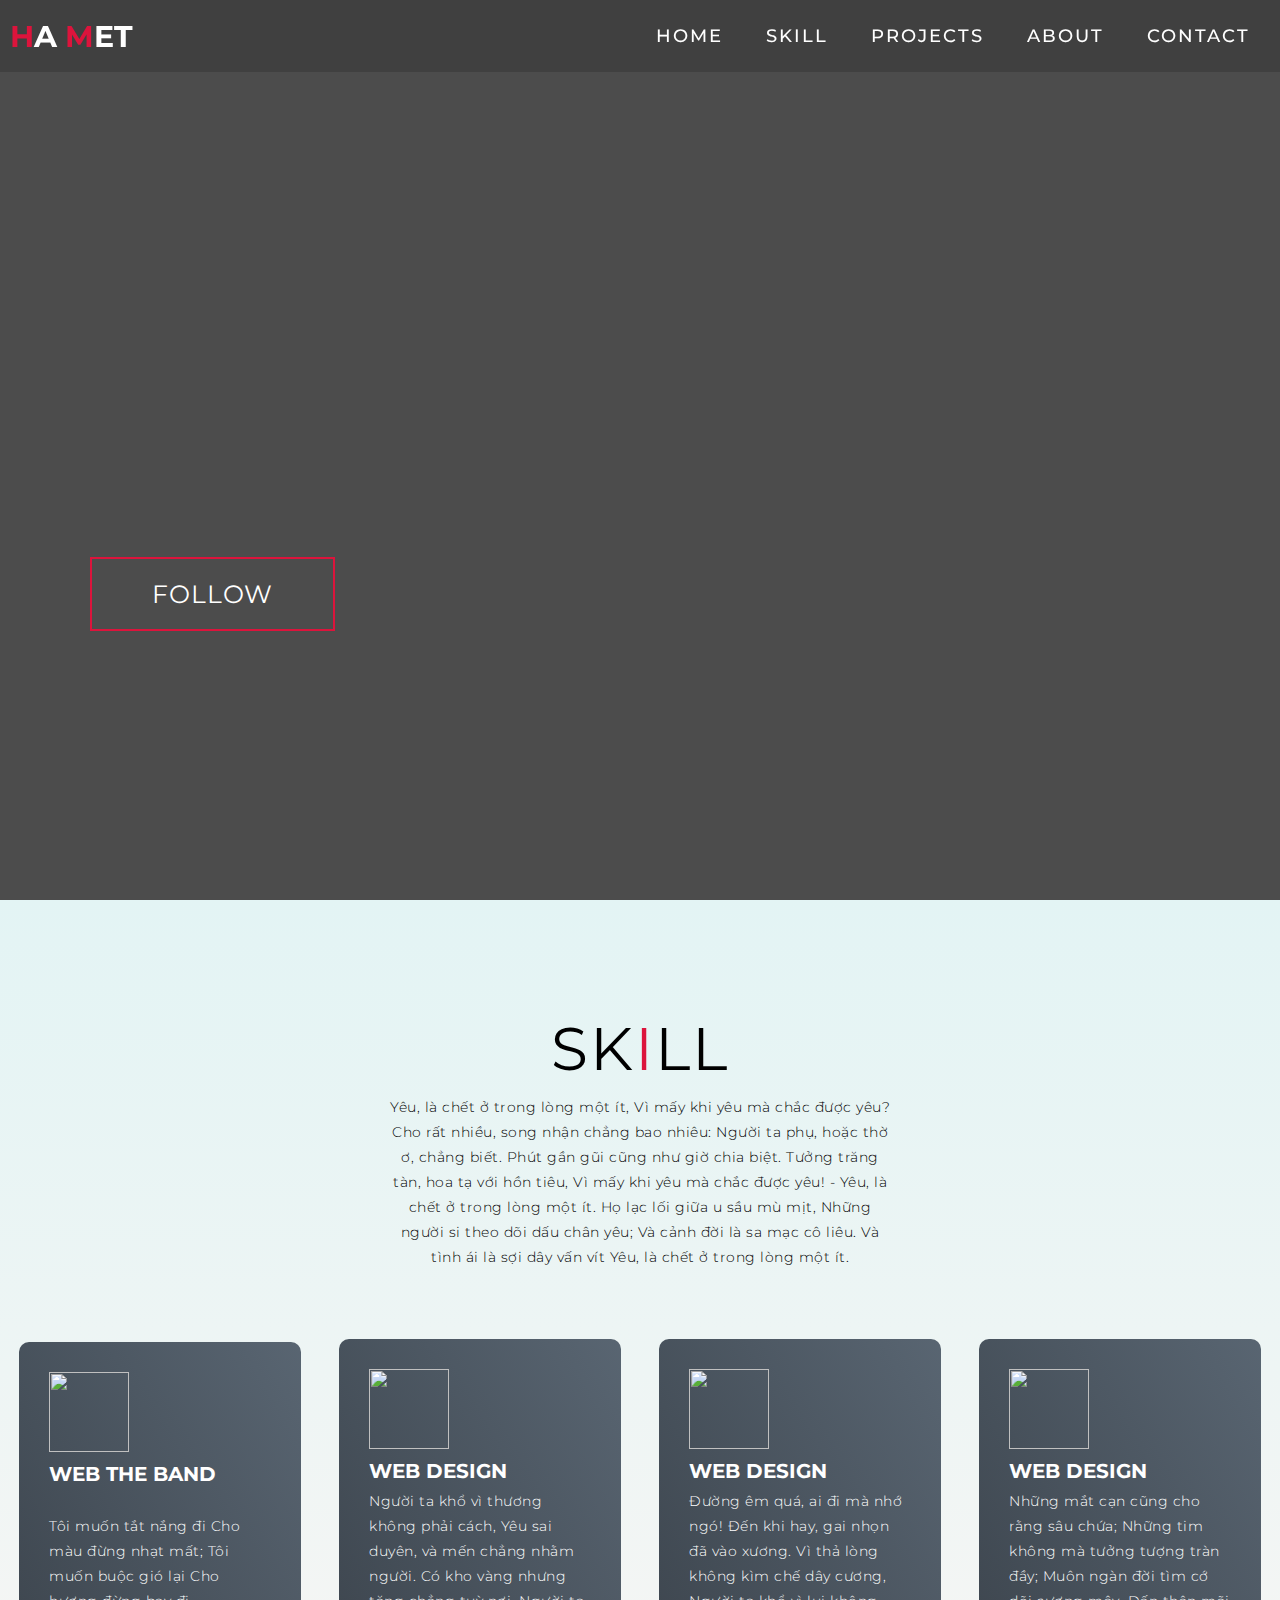
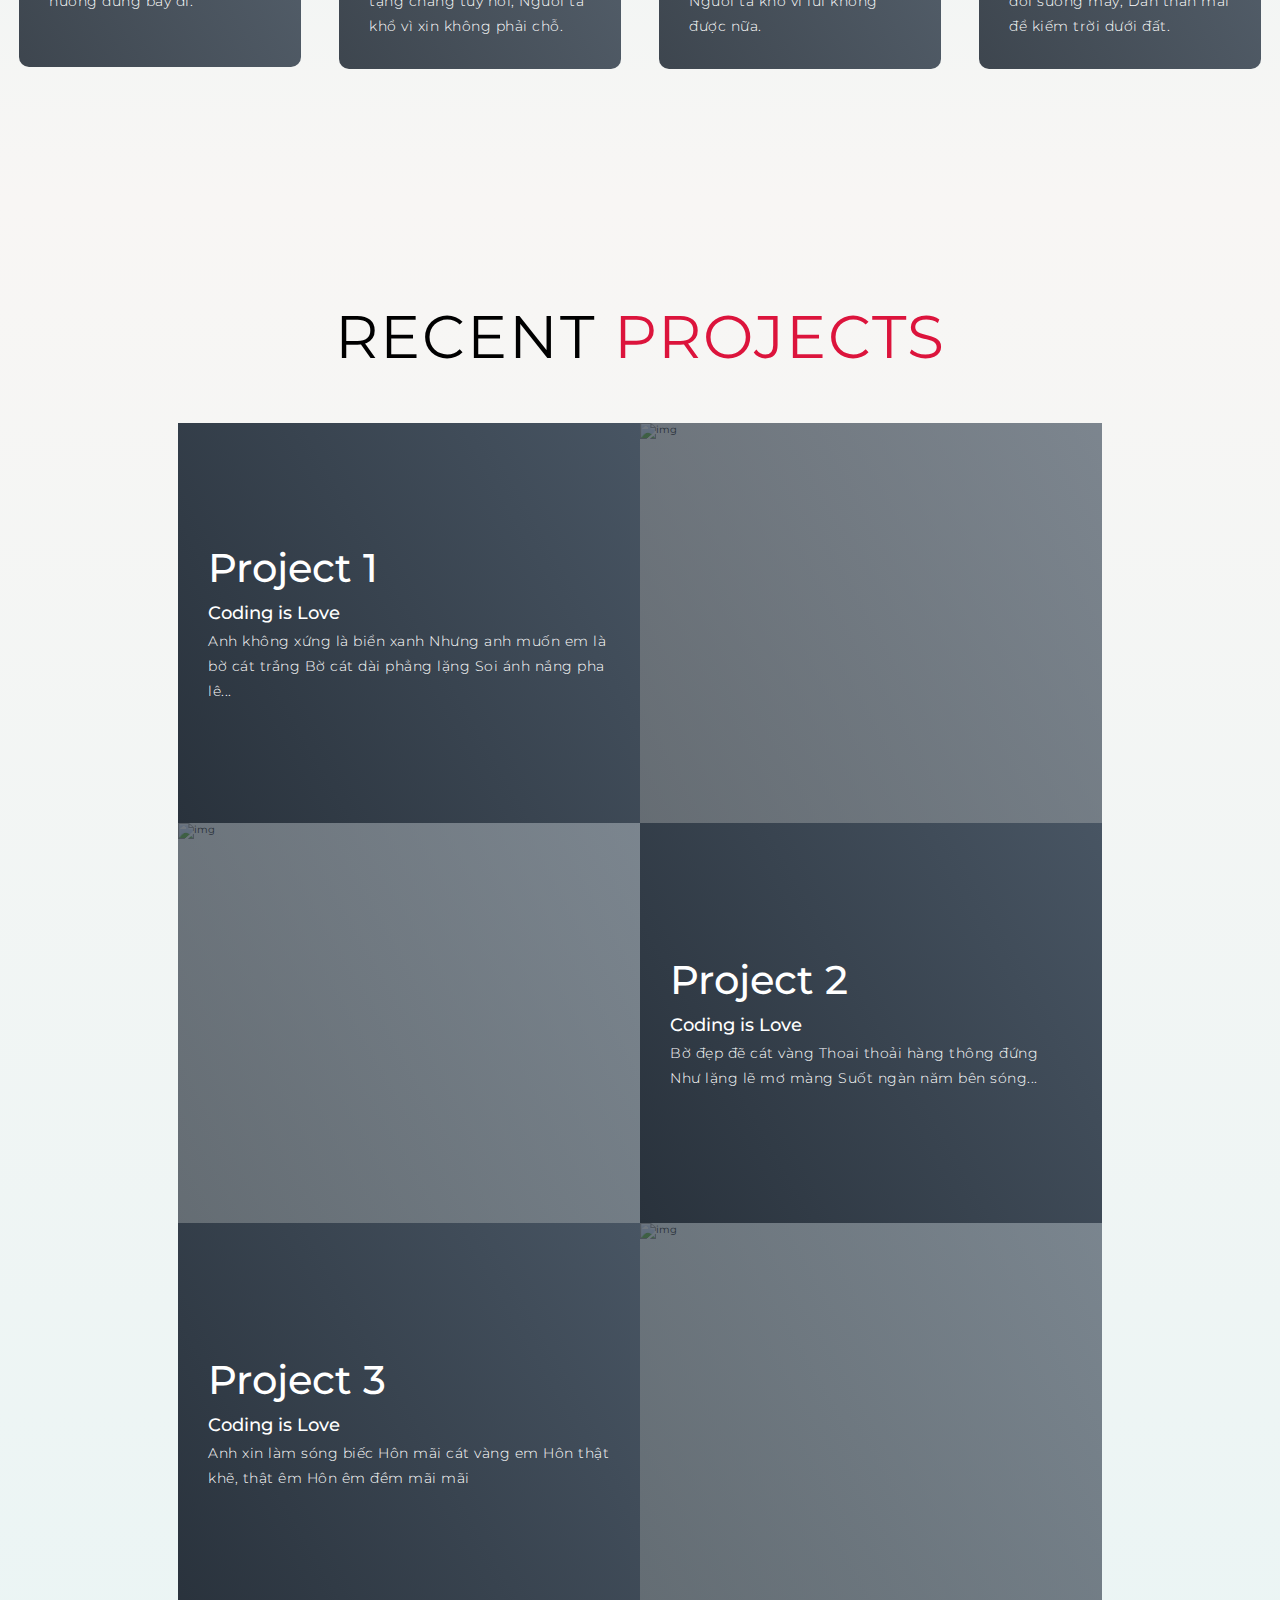
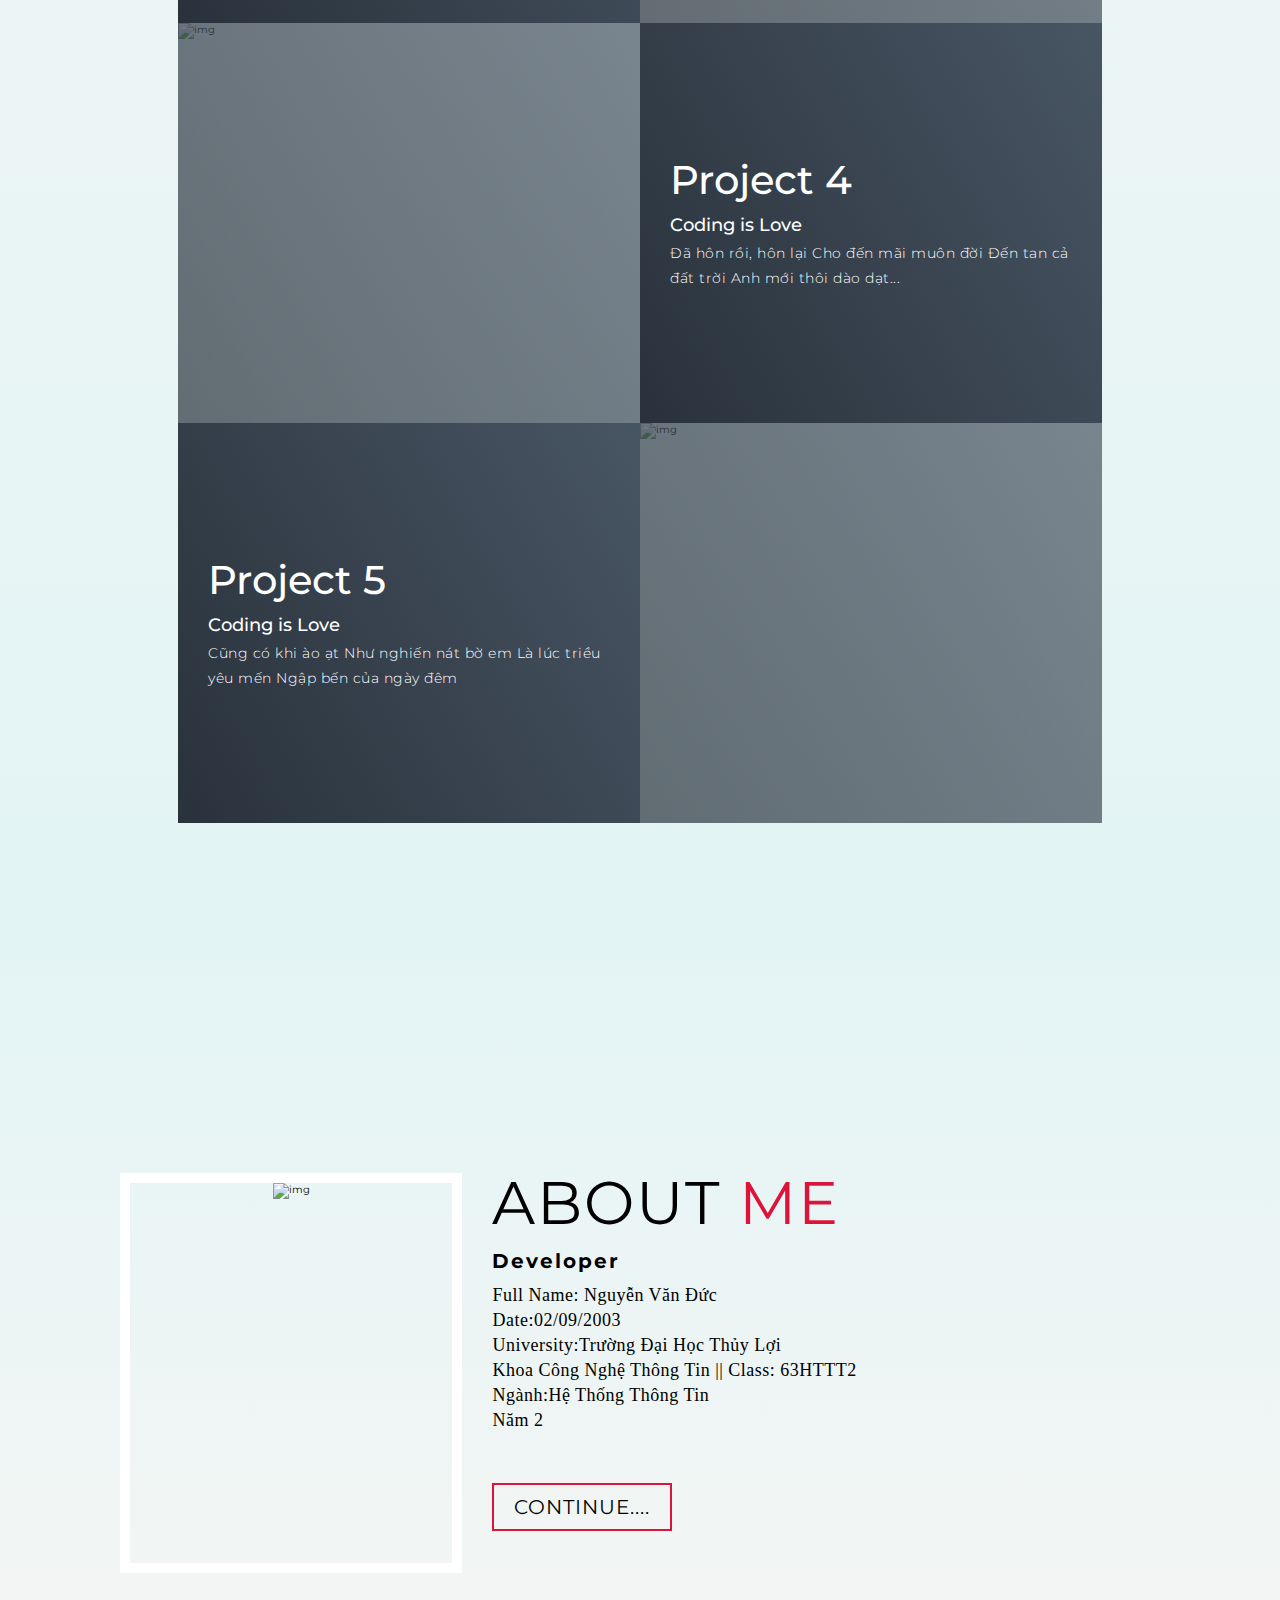
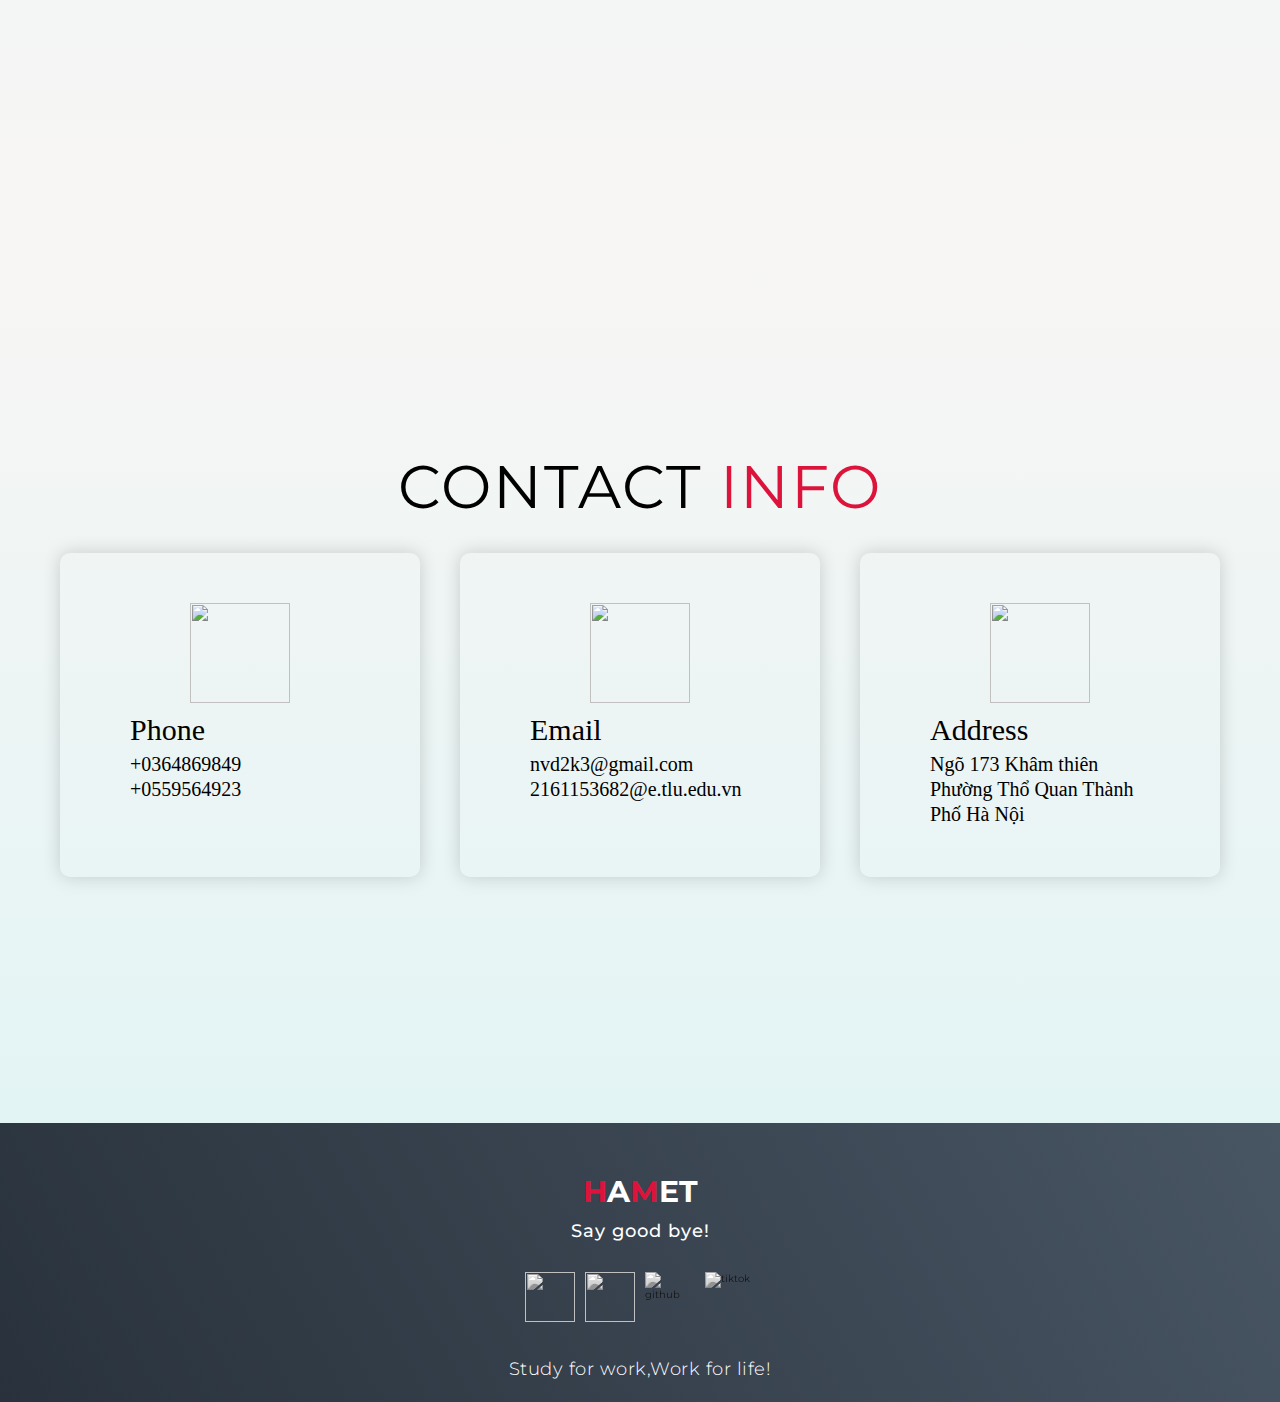
==== index.html @ 4cebe275 "21-5-2023 complete my website" ====
<!DOCTYPE html>
<html lang="en">

<head>
  <meta charset="UTF-8">
  <meta name="viewport" content="width=device-width, initial-scale=1.0">
  <link rel="icon" href="./IMG/profile.png" type="image/x-icon" />
  <link rel="stylesheet" href="style.css">
  <title>My Website</title>
</head>

<body>
  <!-- Header -->
  <section id="header">
    <div class="header container">
      <div class="nav-bar">
        <div class="brand">
          <a href="#hero">
            <h1><span>H</span>a <span>M</span>et</h1>
          </a>
        </div>
        <div class="nav-list">
          <div class="hamburger">
            <div class="bar"></div>
          </div>
          <ul>
            <li><a href="#hero" data-after="Home">Home</a></li>
            <li><a href="#services" data-after="Service">Skill</a></li>
            <li><a href="#projects" data-after="Projects">Projects</a></li>
            <li><a href="#about" data-after="About">About</a></li>
            <li><a href="#contact" data-after="Contact">Contact</a></li>
          </ul>
        </div>
      </div>
    </div>
  </section>
  <!-- End Header -->


  <!-- Hero Section  -->
  <section id="hero">
    <div class="hero container">
      <div>
        <h1>Hello, <span></span></h1>
        <h1>My Name is <span></span></h1>
        <h1>Đức <span></span></h1>
        <a href="#projects" type="button" class="cta">FOLLOW</a>
      </div>
    </div>
  </section>
  <!-- End Hero Section  -->

  <!-- Service Section -->
  <section id="services">
    <div class="services container">
      <div class="service-top">
        <h1 class="section-title">Sk<span>i</span>ll</h1>
        <p>Yêu, là chết ở trong lòng một ít,
          Vì mấy khi yêu mà chắc được yêu?
          Cho rất nhiều, song nhận chẳng bao nhiêu:
          Người ta phụ, hoặc thờ ơ, chẳng biết.
          
          Phút gần gũi cũng như giờ chia biệt.
          Tưởng trăng tàn, hoa tạ với hồn tiêu,
          Vì mấy khi yêu mà chắc được yêu!
          - Yêu, là chết ở trong lòng một ít.
          
          Họ lạc lối giữa u sầu mù mịt,
          Những người si theo dõi dấu chân yêu;
          Và cảnh đời là sa mạc cô liêu.
          Và tình ái là sợi dây vấn vít
          Yêu, là chết ở trong lòng một ít.</p>
      </div>
      <div class="service-bottom">
        <div class="service-item">
          <div class="icon"><img src="https://img.icons8.com/bubbles/100/000000/services.png" /></div>
          <h2>Web the band</h2>
          <p>Tôi muốn tắt nắng đi
            Cho màu đừng nhạt mất;
            Tôi muốn buộc gió lại
            Cho hương đừng bay đi.</p>
        </div>
        <div class="service-item">
          <div class="icon"><img src="https://img.icons8.com/bubbles/100/000000/services.png" /></div>
          <h2>Web Design</h2>
          <p>Người ta khổ vì thương không phải cách,
            Yêu sai duyên, và mến chẳng nhằm người.
            Có kho vàng nhưng tặng chẳng tuỳ nơi,
            Người ta khổ vì xin không phải chỗ.</p>
        </div>
        <div class="service-item">
          <div class="icon"><img src="https://img.icons8.com/bubbles/100/000000/services.png" /></div>
          <h2>Web Design</h2>
          <p>Đường êm quá, ai đi mà nhớ ngó!
            Đến khi hay, gai nhọn đã vào xương.
            Vì thả lòng không kìm chế dây cương,
            Người ta khổ vì lui không được nữa.</p>
        </div>
        <div class="service-item">
          <div class="icon"><img src="https://img.icons8.com/bubbles/100/000000/services.png" /></div>
          <h2>Web Design</h2>
          <p>Những mắt cạn cũng cho rằng sâu chứa;
            Những tim không mà tưởng tượng tràn đầy;
            Muôn ngàn đời tìm cớ dõi sương mây,
            Dấn thân mãi để kiếm trời dưới đất.</p>
        </div>
      </div>
    </div>
  </section>
  <!-- End Service Section -->

  <!-- Projects Section -->
  <section id="projects">
    <div class="projects container">
      <div class="projects-header">
        <h1 class="section-title">Recent <span>Projects</span></h1>
      </div>
      <div class="all-projects">
        <div class="project-item">
          <div class="project-info">
            <h1>Project 1</h1>
            <h2>Coding is Love</h2>
            <p>Anh không xứng là biển xanh
              Nhưng anh muốn em là bờ cát trắng
              Bờ cát dài phẳng lặng
              Soi ánh nắng pha lê...</p>
          </div>
          <div class="project-img">
            <img src="./img/img-1.png" alt="img">
          </div>
        </div>
        <div class="project-item">
          <div class="project-info">
            <h1>Project 2</h1>
            <h2>Coding is Love</h2>
            <p>Bờ đẹp đẽ cát vàng
              Thoai thoải hàng thông đứng
              Như lặng lẽ mơ màng
              Suốt ngàn năm bên sóng...</p>
          </div>
          <div class="project-img">
            <img src="./img/img-1.png" alt="img">
          </div>
        </div>
        <div class="project-item">
          <div class="project-info">
            <h1>Project 3</h1>
            <h2>Coding is Love</h2>
            <p>Anh xin làm sóng biếc
              Hôn mãi cát vàng em
              Hôn thật khẽ, thật êm
              Hôn êm đềm mãi mãi</p>
          </div>
          <div class="project-img">
            <img src="./img/img-1.png" alt="img">
          </div>
        </div>
        <div class="project-item">
          <div class="project-info">
            <h1>Project 4</h1>
            <h2>Coding is Love</h2>
            <p>Đã hôn rồi, hôn lại
              Cho đến mãi muôn đời
              Đến tan cả đất trời
              Anh mới thôi dào dạt...</p>
          </div>
          <div class="project-img">
            <img src="./img/img-1.png" alt="img">
          </div>
        </div>
        <div class="project-item">
          <div class="project-info">
            <h1>Project 5</h1>
            <h2>Coding is Love</h2>
            <p>Cũng có khi ào ạt
              Như nghiến nát bờ em
              Là lúc triều yêu mến
              Ngập bến của ngày đêm</p>
          </div>
          <div class="project-img">
            <img src="./img/img-1.png" alt="img">
          </div>
        </div>
      </div>
    </div>
  </section>
  <!-- End Projects Section -->

  <!-- About Section -->
  <section id="about">
    <div class="about container">
      <div class="col-left">
        <div class="about-img">
          <img src="./img/anhavat.jpg" alt="img">
        </div>
      </div>
      <div class="col-right">
        <h1 class="section-title">About <span>me</span></h1>
        <h2>Developer</h2>
        <p>Full Name: Nguyễn Văn Đức 
          <br>
          Date:02/09/2003
          <br>
          University:Trường Đại Học Thủy Lợi 
          <br>
          Khoa Công Nghệ Thông Tin || Class: 63HTTT2
          <br>
          Ngành:Hệ Thống Thông Tin
          <br>
          Năm 2
          <br>

        </p>
        <a href="#" class="cta">Continue....</a>
      </div>
    </div>
  </section>
  <!-- End About Section -->

  <!-- Contact Section -->
  <section id="contact">
    <div class="contact container">
      <div>
        <h1 class="section-title">Contact <span>info</span></h1>
      </div>
      <div class="contact-items">
        <div class="contact-item">
          <div class="icon"><img src="https://img.icons8.com/bubbles/100/000000/phone.png" /></div>
          <div class="contact-info">
            <h1>Phone</h1>
            <h2>+0364869849</h2>
            <h2>+0559564923</h2>
          </div>
        </div>
        <div class="contact-item">
          <div class="icon"><img src="https://img.icons8.com/bubbles/100/000000/new-post.png" /></div>
          <div class="contact-info">
            <h1>Email</h1>
            <h2>nvd2k3@gmail.com</h2>
            <h2>2161153682@e.tlu.edu.vn</h2>
          </div>
        </div>
        <div class="contact-item">
          <div class="icon"><img src="https://img.icons8.com/bubbles/100/000000/map-marker.png" /></div>
          <div class="contact-info">
            <h1>Address</h1>
            <h2>Ngõ 173 Khâm thiên 
              <br> Phường Thổ Quan Thành 
              <br> Phố Hà Nội</h2>
          </div>
        </div>
      </div>
    </div>
  </section>
  <!-- End Contact Section -->

  <!-- Footer -->
  <section id="footer">
    <div class="footer container">
      <div class="brand">
        <h1><span>H</span>a<span>M</span>et</h1>
      </div>
      <h2>Say good bye!</h2>
      <div class="social-icon">
        <div class="social-item">
          <a href="https://www.facebook.com/hhhjjj2333" target="_blank"><img src="https://img.icons8.com/bubbles/100/000000/facebook-new.png" /></a>
        </div>
        <div class="social-item">
          <a href="https://www.instagram.com/vanduc200/" target="_blank"><img src="https://img.icons8.com/bubbles/100/000000/instagram-new.png" /></a>
        </div>
        <div class="social-item">
          <a href="https://github.com/vanductlu"><img src="https://img.icons8.com/clouds/100/github.png" alt="github" /></a>
        </div>
        <div class="social-item">
          <a href="https://www.tiktok.com/@nguyenvanduc76"><img src="https://img.icons8.com/bubbles/50/tiktok.png" alt="tiktok" /></a>
        </div>
      </div>
      <p>Study for work,Work for life!</p>
    </div>
  </section>
  <!-- End Footer -->
  <script src="./app.js"></script>
</body>

</html>
---- style.css ----
@import 'https://fonts.googleapis.com/css?family=Montserrat:300, 400, 700&display=swap';
* {
	padding: 0;
	margin: 0;
	box-sizing: border-box;
}
html {
	font-size: 10px;
	font-family: 'Montserrat', sans-serif;
	scroll-behavior: smooth;
}
a {
	text-decoration: none;
}
.container {
	min-height: 100vh;
	width: 100%;
	display: flex;
	align-items: center;
	justify-content: center;
}
img {
	height: 100%;
	width: 100%;
	object-fit: cover;
}
p {
	color: black;
	font-size: 1.4rem;
	margin-top: 5px;
	line-height: 2.5rem;
	font-weight: 300;
	letter-spacing: 0.05rem;
}
.section-title {
	font-size: 4rem;
	font-weight: 400;
	color: black;
	margin-bottom: 10px;
	text-transform: uppercase;
	letter-spacing: 0.2rem;
	text-align: center;
}
.section-title span {
	color: crimson;
}

.cta {
	display: inline-block;
	padding: 10px 30px;
	color: white;
	background-color: transparent;
	border: 2px solid crimson;
	font-size: 2rem;
	text-transform: uppercase;
	letter-spacing: 0.1rem;
	margin-top: 30px;
	transition: 0.3s ease;
	transition-property: background-color, color;
}
.cta:hover {
	color: white;
	background-color: crimson;
}
.brand h1 {
	font-size: 3rem;
	text-transform: uppercase;
	color: white;
}
.brand h1 span {
	color: crimson;
}

/* Header section */
#header {
	position: fixed;
	z-index: 1000;
	left: 0;
	top: 0;
	width: 100vw;
	height: auto;
}
#header .header {
	min-height: 8vh;
	background-color: rgba(31, 30, 30, 0.24);
	transition: 0.3s ease background-color;
}
#header .nav-bar {
	display: flex;
	align-items: center;
	justify-content: space-between;
	width: 100%;
	height: 100%;
	max-width: 1300px;
	padding: 0 10px;
}
#header .nav-list ul {
	list-style: none;
	position: absolute;
	background-color: rgb(31, 30, 30);
	width: 100vw;
	height: 100vh;
	left: 100%;
	top: 0;
	display: flex;
	flex-direction: column;
	justify-content: center;
	align-items: center;
	z-index: 1;
	overflow-x: hidden;
	transition: 0.5s ease left;
}
#header .nav-list ul.active {
	left: 0%;
}
#header .nav-list ul a {
	font-size: 2.5rem;
	font-weight: 500;
	letter-spacing: 0.2rem;
	text-decoration: none;
	color: white;
	text-transform: uppercase;
	padding: 20px;
	display: block;
}
#header .nav-list ul a::after {
	content: attr(data-after);
	position: absolute;
	top: 50%;
	left: 50%;
	transform: translate(-50%, -50%) scale(0);
	color: rgba(240, 248, 255, 0.021);
	font-size: 13rem;
	letter-spacing: 50px;
	z-index: -1;
	transition: 0.3s ease letter-spacing;
}
#header .nav-list ul li:hover a::after {
	transform: translate(-50%, -50%) scale(1);
	letter-spacing: initial;
}
#header .nav-list ul li:hover a {
	color: crimson;
}
#header .hamburger {
	height: 60px;
	width: 60px;
	display: inline-block;
	border: 3px solid white;
	border-radius: 50%;
	position: relative;
	display: flex;
	align-items: center;
	justify-content: center;
	z-index: 100;
	cursor: pointer;
	transform: scale(0.8);
	margin-right: 20px;
}
#header .hamburger:after {
	position: absolute;
	content: '';
	height: 100%;
	width: 100%;
	border-radius: 50%;
	border: 3px solid white;
	animation: hamburger_puls 1s ease infinite;
}
#header .hamburger .bar {
	height: 2px;
	width: 30px;
	position: relative;
	background-color: white;
	z-index: -1;
}
#header .hamburger .bar::after,
#header .hamburger .bar::before {
	content: '';
	position: absolute;
	height: 100%;
	width: 100%;
	left: 0;
	background-color: white;
	transition: 0.3s ease;
	transition-property: top, bottom;
}
#header .hamburger .bar::after {
	top: 8px;
}
#header .hamburger .bar::before {
	bottom: 8px;
}
#header .hamburger.active .bar::before {
	bottom: 0;
}
#header .hamburger.active .bar::after {
	top: 0;
}
/* End Header section */

/* Hero Section */
#hero {
	background-image: url(./img/anhslider.JPG);
	background-size: cover;
	background-position: top center;
	position: relative;
	z-index: 1;
}
#hero::after {
	content: '';
	position: absolute;
	left: 0;
	top: 0;
	height: 100%;
	width: 100%;
	background-color: black;
	opacity: 0.7;
	z-index: -1;
}
#hero .hero {
	max-width: 1200px;
	margin: 0 auto;
	padding: 0 50px;
	justify-content: flex-start;
}
#hero h1 {
	display: block;
	width: fit-content;
	font-size: 4rem;
	position: relative;
	color: transparent;
	animation: text_reveal 0.5s ease forwards;
	animation-delay: 1s;
}
#hero h1:nth-child(1) {
	animation-delay: 1s;
}
#hero h1:nth-child(2) {
	animation-delay: 2s;
}
#hero h1:nth-child(3) {
	animation: text_reveal_name 0.5s ease forwards;
	animation-delay: 3s;
}
#hero h1 span {
	position: absolute;
	top: 0;
	left: 0;
	height: 100%;
	width: 0;
	background-color: crimson;
	animation: text_reveal_box 1s ease;
	animation-delay: 0.5s;
}
#hero h1:nth-child(1) span {
	animation-delay: 0.5s;
}
#hero h1:nth-child(2) span {
	animation-delay: 1.5s;
}
#hero h1:nth-child(3) span {
	animation-delay: 2.5s;
}

/* End Hero Section */

/* Services Section */
#services
{
	background-image: linear-gradient(to bottom,rgb(227, 244, 244) ,rgb(248, 246, 244) );
	background-position: center;
}
#services .services {
	flex-direction: column;
	text-align: center;
	max-width: 1500px;
	margin: 0 auto;
	padding: 100px 0;
}
#services .service-top {
	max-width: 500px;
	margin: 0 auto;
}
#services .service-bottom {
	display: flex;
	align-items: center;
	justify-content: center;
	flex-wrap: wrap;
	margin-top: 50px;
}
#services .service-item {
	flex-basis: 80%;
	display: flex;
	align-items: flex-start;
	justify-content: center;
	flex-direction: column;
	padding: 30px;
	border-radius: 10px;
	margin: 10px 5%;
	position: relative;
	z-index: 1;
	overflow: hidden;
	min-height: 325px;
}
#services .service-item:nth-child(1)
{	
	flex-basis: 100%;
	background-image: url(./img/webdesigner1.jpg);
	background-size: cover;
}
#services .service-item::after {
	content: '';
	position: absolute;
	left: 0;
	top: 0;
	height: 100%;
	width: 100%;
	background-image: linear-gradient(60deg, #29323c 0%, #485563 100%);
	opacity: 0.9;
	z-index: -1;
}
#services .service-bottom .icon {
	height: 80px;
	width: 80px;
	position: absolute;
	top: 30px;
}
#services .service-bottom h2
{
	position: absolute;
	top:120px
}
#services .service-bottom p
{
	margin-top: 120px;
}
#services .service-item h2 {
	font-size: 2rem;
	color: white;
	margin-bottom: 10px;
	text-transform: uppercase;
}
#services .service-item p {
	color: white;
	text-align: left;
}
/* End Services Section */

/* Projects section */
#projects
{
	background-image: linear-gradient(to top,rgb(227, 244, 244) ,rgb(248, 246, 244) );
	background-position: center;
}
#projects .projects {
	flex-direction: column;
	max-width: 1200px;
	margin: 0 auto;
	padding: 100px 0;
}
#projects .projects-header h1 {
	margin-bottom: 50px;
}
#projects .all-projects {
	display: flex;
	align-items: center;
	justify-content: center;
	flex-direction: column;
}
#projects .project-item {
	display: flex;
	align-items: center;
	justify-content: center;
	flex-direction: column;
	width: 80%;
	margin: 20px auto;
	overflow: hidden;
	border-radius: 10px;
}
#projects .project-info {
	padding: 30px;
	flex-basis: 50%;
	height: 100%;
	display: flex;
	align-items: flex-start;
	justify-content: center;
	flex-direction: column;
	background-image: linear-gradient(60deg, #29323c 0%, #485563 100%);
	color: white;
}
#projects .project-info h1 {
	font-size: 4rem;
	font-weight: 500;
}
#projects .project-info h2 {
	font-size: 1.8rem;
	font-weight: 500;
	margin-top: 10px;
}
#projects .project-info p {
	color: white;
}
#projects .project-img {
	flex-basis: 50%;
	height: 300px;
	overflow: hidden;
	position: relative;
}
#projects .project-img:after {
	content: '';
	position: absolute;
	left: 0;
	top: 0;
	height: 100%;
	width: 100%;
	background-image: linear-gradient(60deg, #29323c 0%, #485563 100%);
	opacity: 0.7;
}
#projects .project-img img {
	transition: 0.3s ease transform;
}
#projects .project-item:hover .project-img img {
	transform: scale(1.1);
}
/* End Projects section */

/* About Section */
#about
{
	background-image: linear-gradient(to bottom,rgb(227, 244, 244) ,rgb(248, 246, 244) );
	background-position: center;
}
#about .about {
	flex-direction: column-reverse;
	text-align: center;
	max-width: 1200px;
	margin: 0 auto;
	padding: 100px 20px;
}
#about .col-left {
	width: 250px;
	height: 360px;
}
#about .col-right {
	width: 100%;
}
#about .col-right h2 {
	font-size: 2rem;
	font-weight: 700;
	letter-spacing: 0.2rem;
	margin-bottom: 10px;

}
#about .col-right p {
	font-size: 18px;
	font-family: 'Times New Roman', Times, serif;
	margin-bottom: 20px;
}
#about .col-right .cta {
	color: black;
	margin-bottom: 50px;
	padding: 10px 20px;
	font-size: 2rem;
}
#about .col-left .about-img {
	height: 100%;
	width: 100%;
	position: relative;
	border: 10px solid white;
}
#about .col-left .about-img::after {
	content: '';
	position: absolute;
	left: -33px;
	top: 19px;
	height: 98%;
	width: 98%;
	border: 7px solid crimson;
	z-index: -1;
}
/* End About Section */

/* contact Section */
#contact
{
	background-image: linear-gradient(to top,rgb(227, 244, 244) ,rgb(248, 246, 244) );
	background-position: center;
}
#contact .contact
{
    flex-direction: column;
    max-width: 1200px;
    margin: 0 auto;
}

#contact .contact-items
{
    width: 400px;
}
#contact .contact-item
{
    width: 100%;
    padding: 50px;
    text-align: center;
    border-radius: 10px;
    margin: 30px;
    justify-content: center;
    align-items: center;
    box-shadow: 0 0 18px 0 #0000002c;
    flex-direction: column;
    transition: .3s ease box-shadow;
}
#contact .contact-item:hover
{
    box-shadow: 0 0 5px 0 #0000002c;
}
#contact .icon
{
    width: 70px;
    margin: 0 auto;
    margin-bottom: 10px;
}
#contact .contact-info h1
{	
	font-family: Cambria, Cochin, Georgia, Times, 'Times New Roman', serif;
    font-size: 3rem;
    font-weight:500;
    margin-bottom: 5px;
}
#contact .contact-info h2
{	
	font-family: 'Times New Roman', Times, serif;
    font-size: 2rem;
    line-height: 2.5rem;
    font-weight: 300;
	white-space: nowrap;
}
/*End contact Section */

/* Footer */
#footer {
	background-image: linear-gradient(60deg, #29323c 0%, #485563 100%);
}
#footer .footer {
	min-height: 200px;
	flex-direction: column;
	padding-top: 50px;
	padding-bottom: 10px;
}
#footer h2 {
	color: white;
	font-weight: 500;
	font-size: 1.8rem;
	letter-spacing: 0.1rem;
	margin-top: 10px;
	margin-bottom: 10px;
}
#footer .social-icon {
	display: flex;
	margin-bottom: 30px;
}
#footer .social-item {
	height: 50px;
	width: 50px;
	margin: 0 5px;
	margin-top: 2rem;
}
#footer .social-item img {
	filter: grayscale(1);
	transition: 0.3s ease filter;
}
#footer .social-item:hover img {
	filter: grayscale(0);
}
#footer p {
	color: white;
	font-size: 1.8rem;
	padding-bottom: 1rem;
}
/* End Footer */

/* Keyframes */
@keyframes hamburger_puls {
	0% {
		opacity: 1;
		transform: scale(1);
	}
	100% {
		opacity: 0;
		transform: scale(1.4);
	}
}
@keyframes text_reveal_box {
	50% {
		width: 100%;
		left: 0;
	}
	100% {
		width: 0;
		left: 100%;
	}
}
@keyframes text_reveal {
	100% {
		color: white;
	}
}
@keyframes text_reveal_name {
	100% {
		color: crimson;
		font-weight: 500;
	}
}
/* End Keyframes */

/* Media Query For Tablet */
@media only screen and (min-width: 768px) {
	.cta {
		font-size: 2.5rem;
		padding: 20px 60px;
	}
	h1.section-title {
		font-size: 6rem;
	}

	/* Hero */
	#hero h1 {
		font-size: 7rem;
	}
	/* End Hero */

	/* Services Section */
	#services .service-bottom .service-item {
		flex-basis: 45%;
		margin: 2.5%;
	}
	/* End Services Section */

	/* Project */
	#projects .project-item {
		flex-direction: row;
	}
	#projects .project-item:nth-child(even) {
		flex-direction: row-reverse;
	}
	#projects .project-item {
		height: 400px;
		margin: 0;
		width: 100%;
		border-radius: 0;
	}
	#projects .all-projects .project-info {
		height: 100%;
	}
	#projects .all-projects .project-img {
		height: 100%;
	}
	/* End Project */

	/* About */
	#about .about {
		flex-direction: row;
	}
	#about .col-left {
		width: 600px;
		height: 400px;
		padding-left: 60px;
	}
	#about .about .col-left .about-img::after {
		left: -45px;
		top: 34px;
		height: 98%;
		width: 98%;
		border: 10px solid crimson;
	}
	#about .col-right {
		text-align: left;
		padding: 30px;
	}
	#about .col-right h1 {
		text-align: left;
	}
	/* End About */

	/* contact  */
	#contact .contact
    {
        flex-direction: column;
        padding: 100px 0;
        align-items: center;
        justify-content: center;
        min-width: 20vh;
    }
    #contact .contact-items
    {
        width: 100%;
        display: flex;
        flex-direction: row;
        justify-content: space-evenly;
        margin: 0;
    }

    #contact .contact-item
    {   
        width: 30%;
        margin: 20px;
        flex-direction: row;
    }
    #contact .contact-item .icon
    {
        height: 100px;
        width: 100px;
    }
    #contact .contact-item .icon img 
    {
        object-fit: contain;
    }
    #contact .contact-item .contact-info
    {
        width: 100%;
        text-align: left;
        padding-left: 20px;
    }
	/* End contact  */
}
/* End Media Query For Tablet */

/* Media Query For Desktop */
@media only screen and (min-width: 1200px) {
	/* header */
	#header .hamburger {
		display: none;
	}
	#header .nav-list ul {
		position: initial;
		display: block;
		height: auto;
		width: fit-content;
		background-color: transparent;
	}
	#header .nav-list ul li {
		display: inline-block;
	}
	#header .nav-list ul li a {
		font-size: 1.8rem;
	}
	#header .nav-list ul a:after {
		display: none;
	}
	/* End header */

	#services .service-bottom .service-item {
		flex-basis: 22%;
		margin: 1.5%;
	}
}
/* End  Media Query For Desktop */
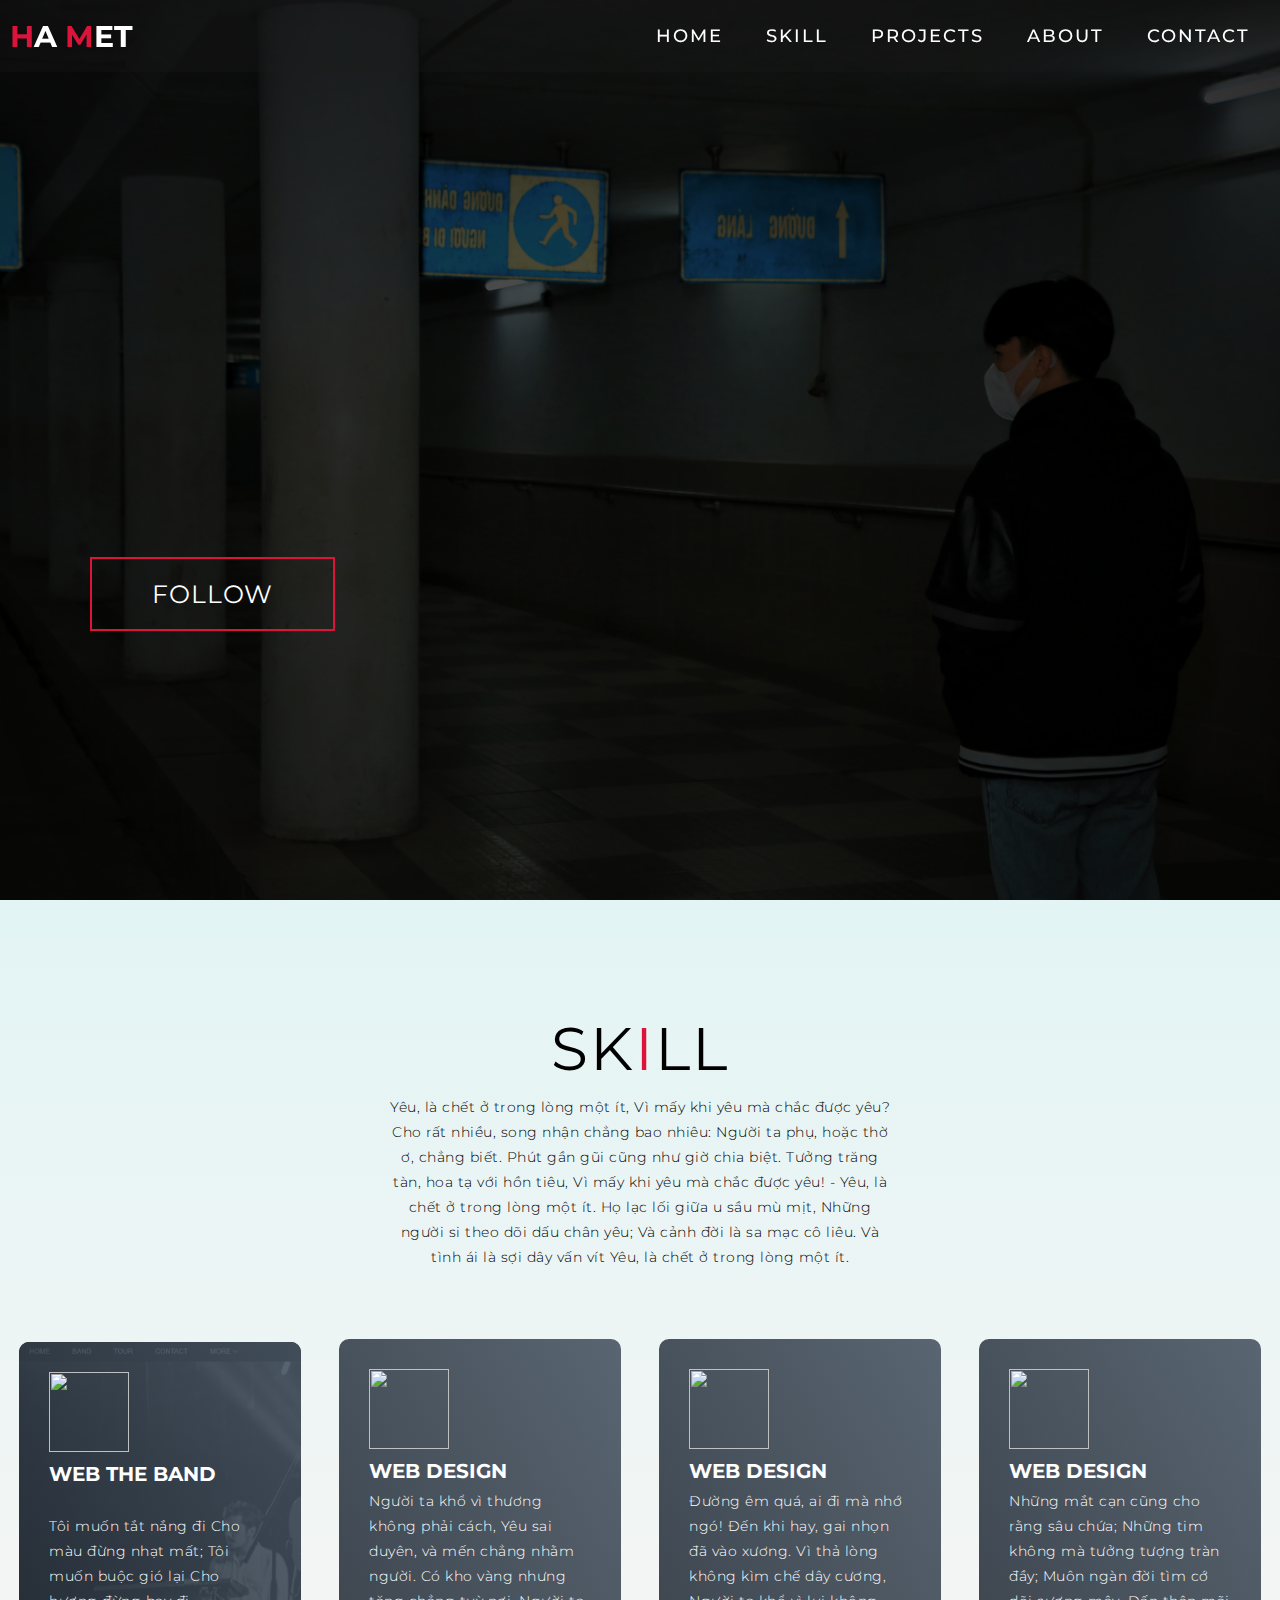
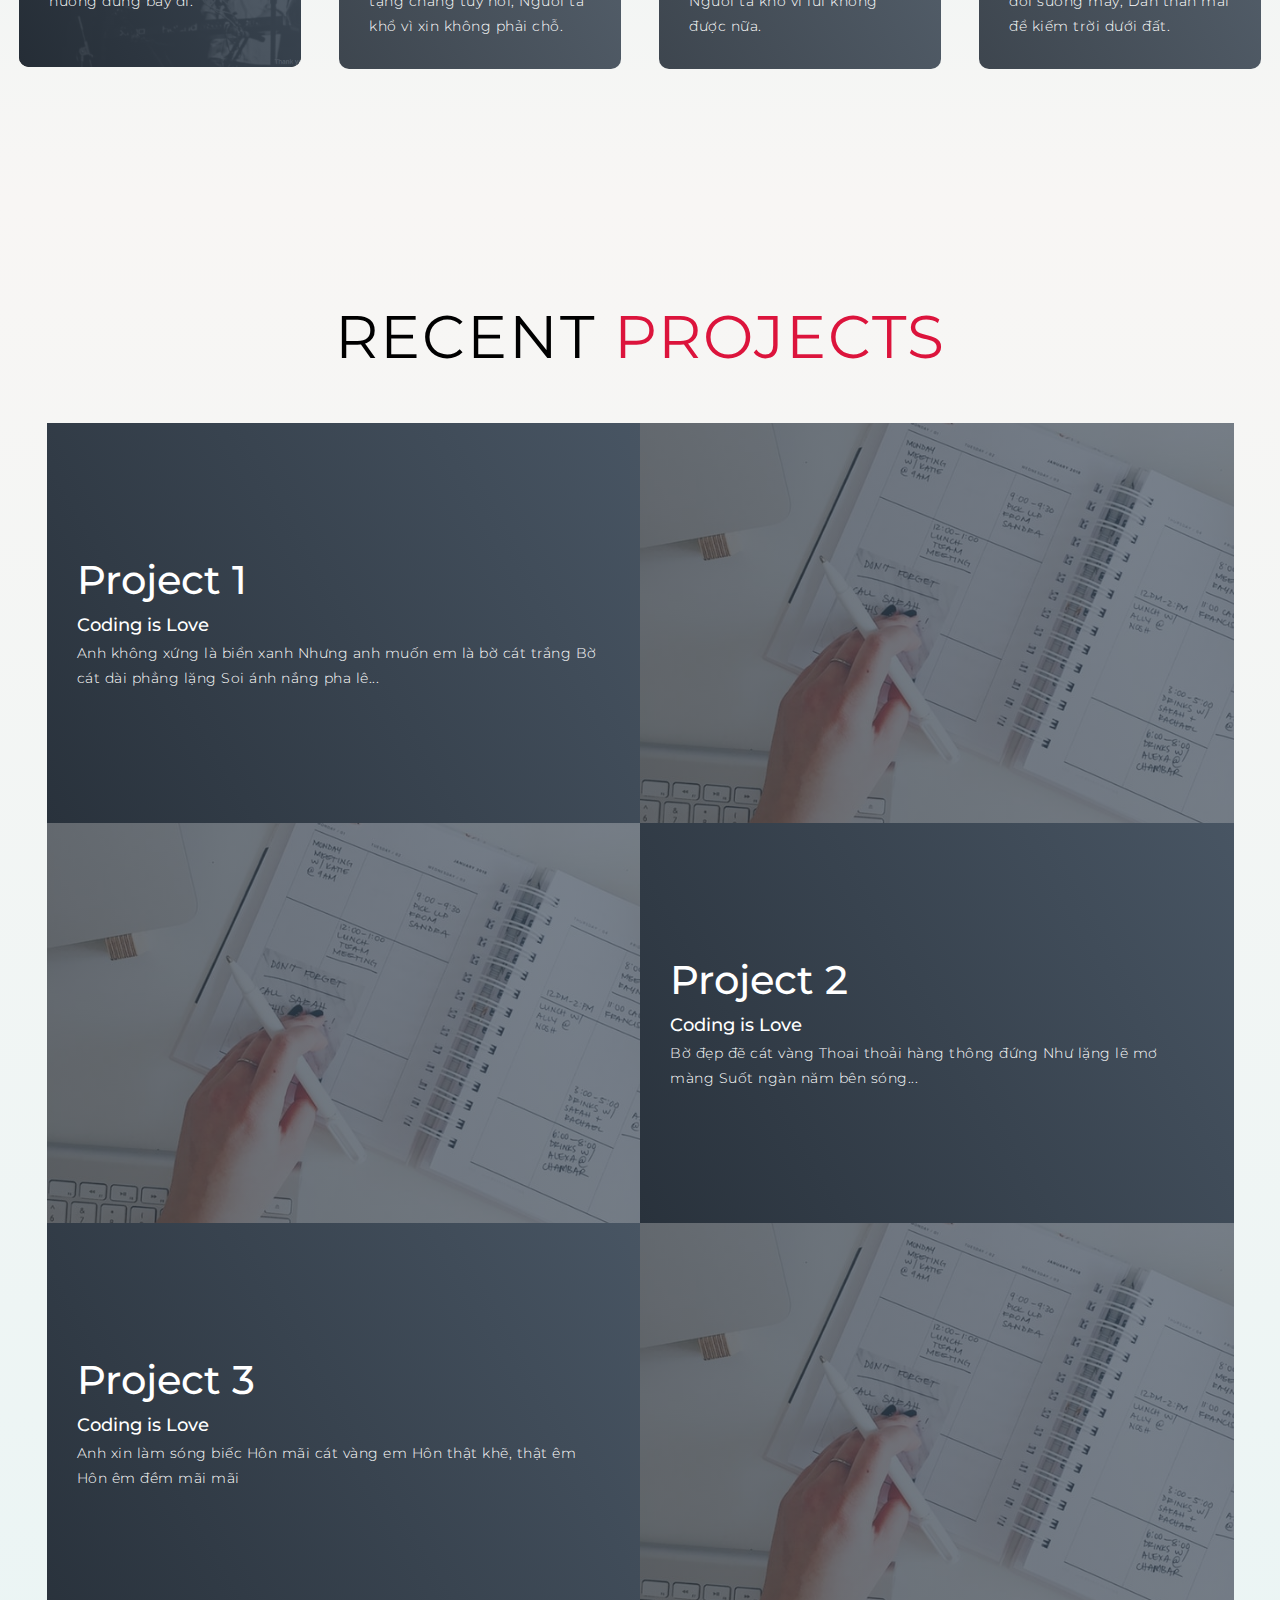
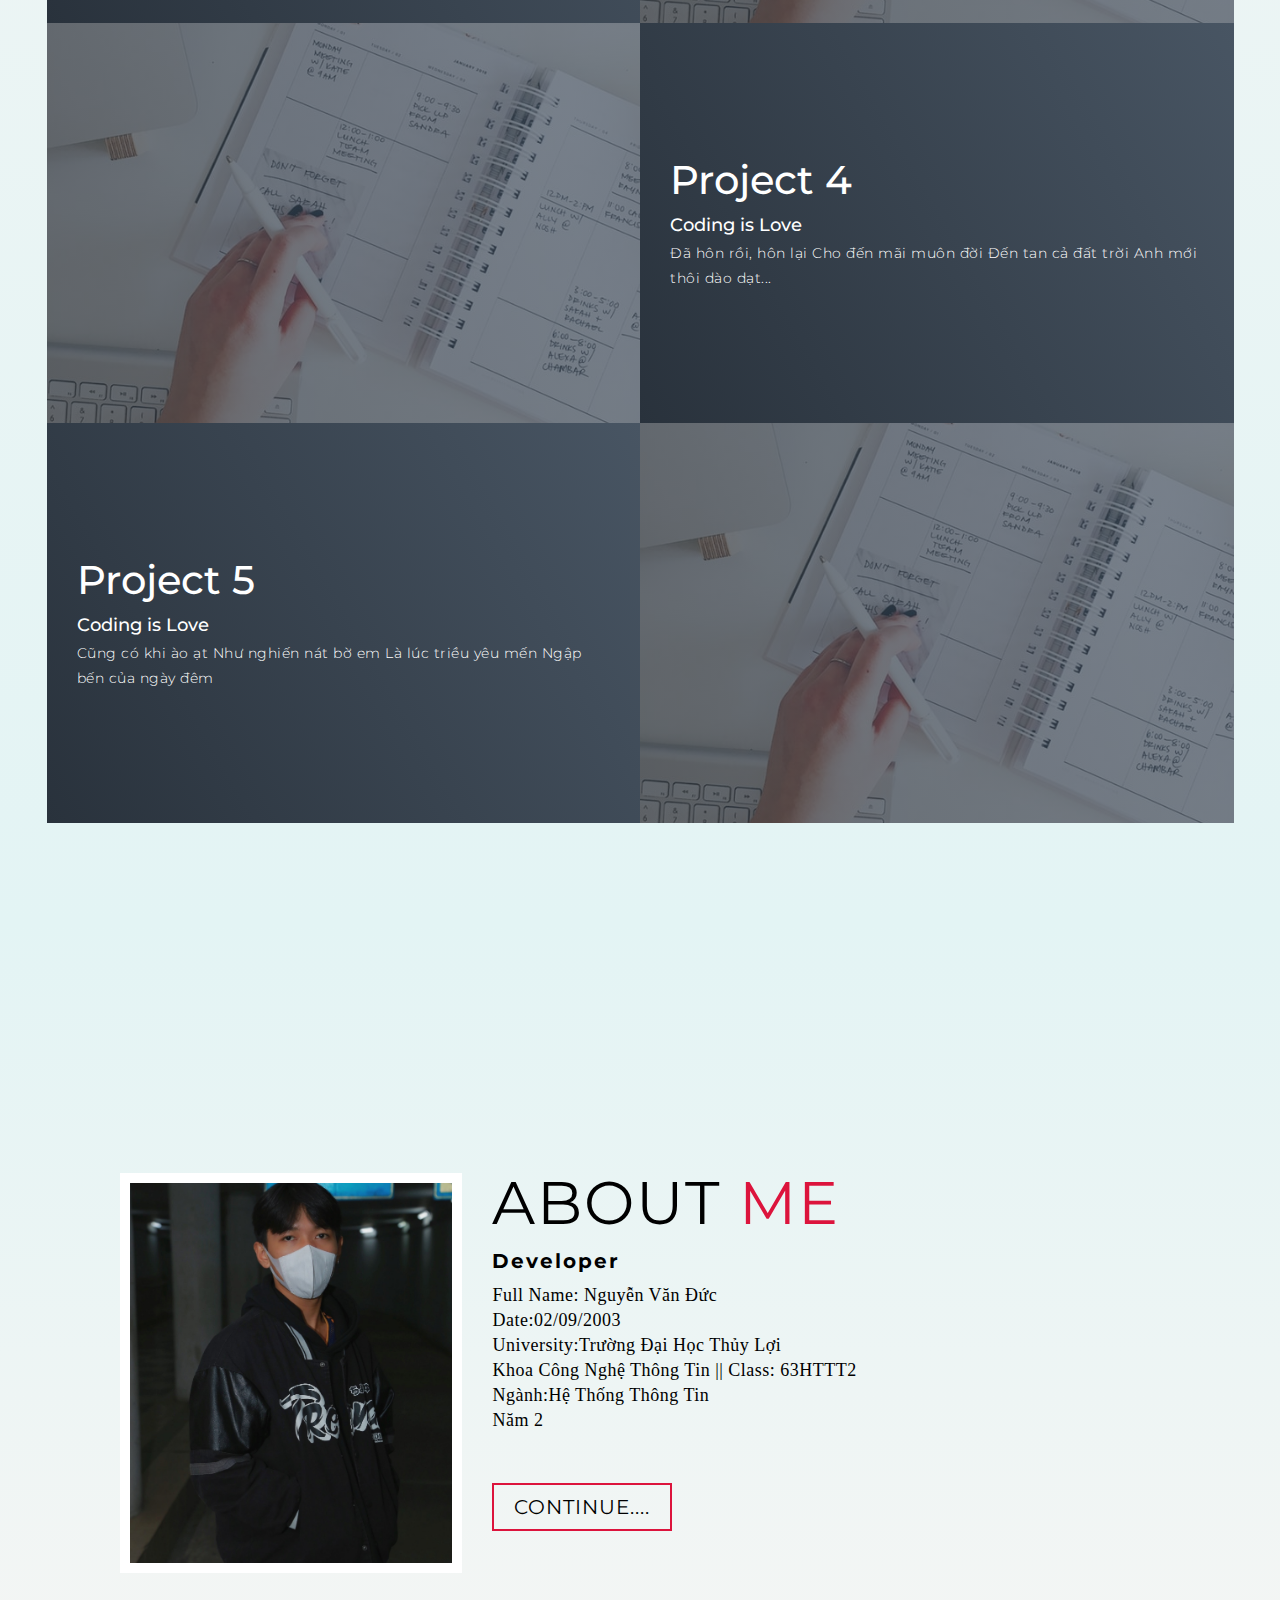
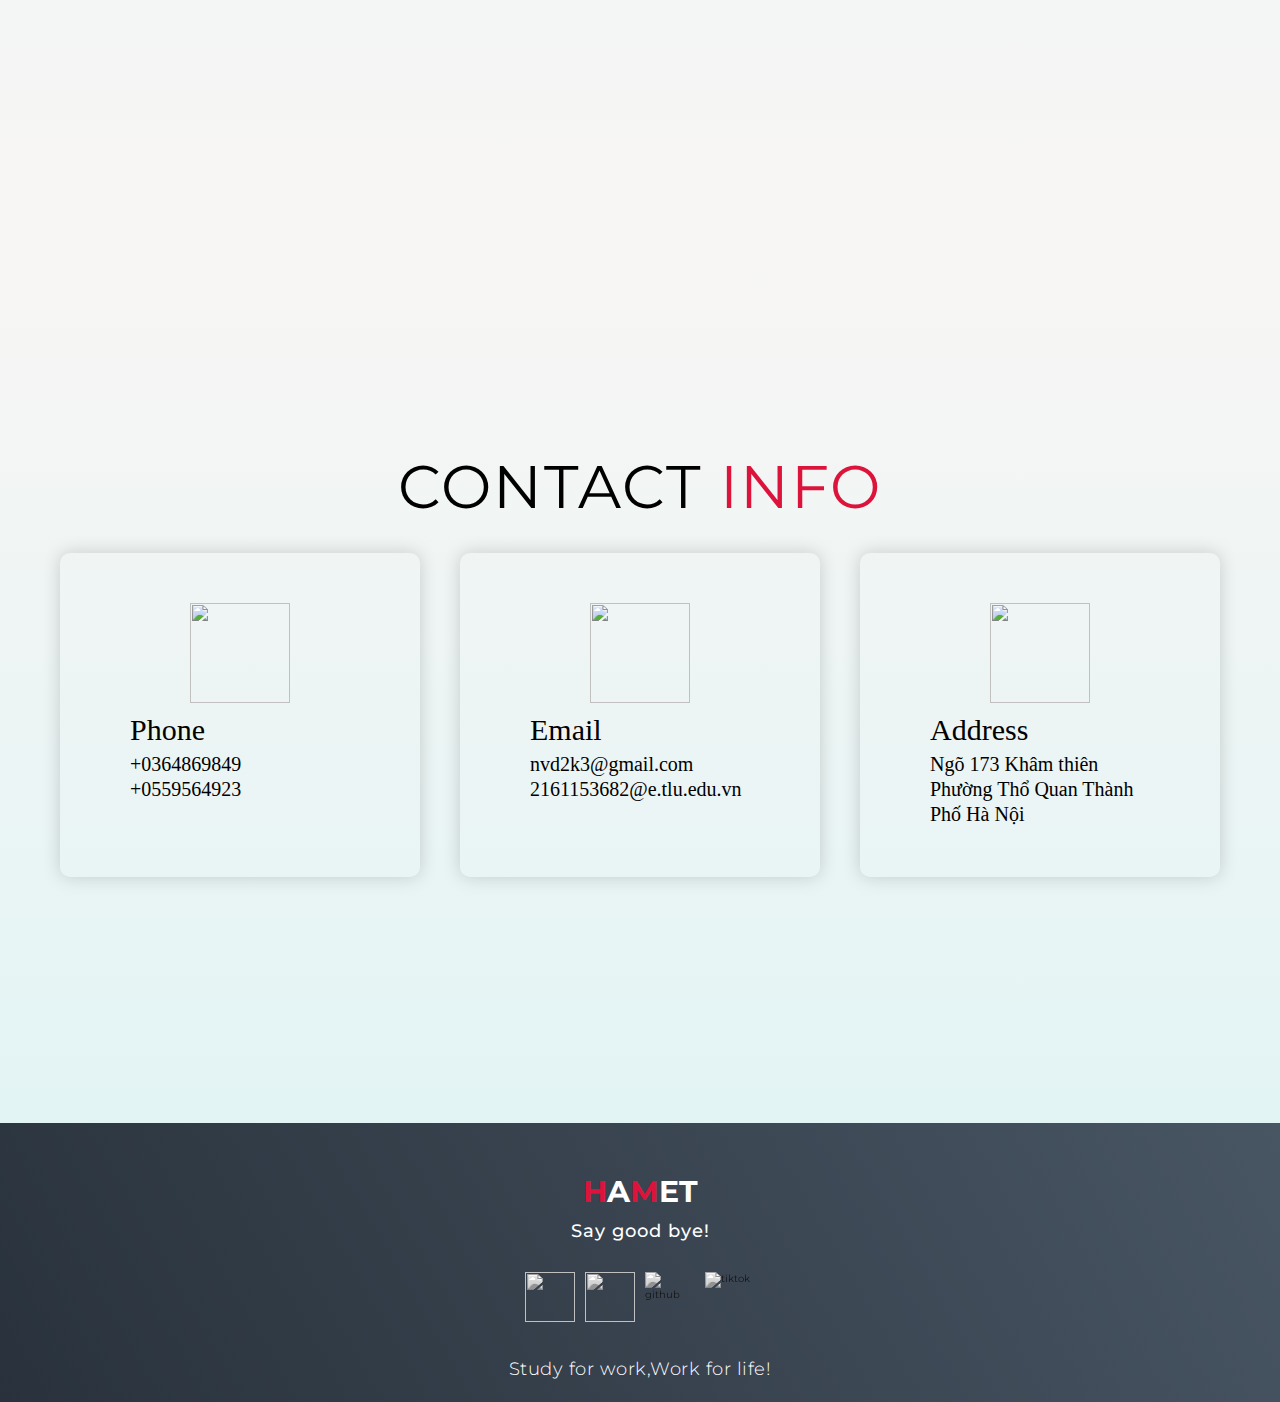
==== commit e31614bb: "Update index.html" ====
--- a/index.html
+++ b/index.html
@@ -4,7 +4,7 @@
 <head>
   <meta charset="UTF-8">
   <meta name="viewport" content="width=device-width, initial-scale=1.0">
-  <link rel="icon" href="./IMG/profile.png" type="image/x-icon" />
+  <link rel="icon" href="./img/profile.png" type="image/x-icon" />
   <link rel="stylesheet" href="style.css">
   <title>My Website</title>
 </head>
@@ -282,4 +282,4 @@
   <script src="./app.js"></script>
 </body>
 
-</html>+</html>
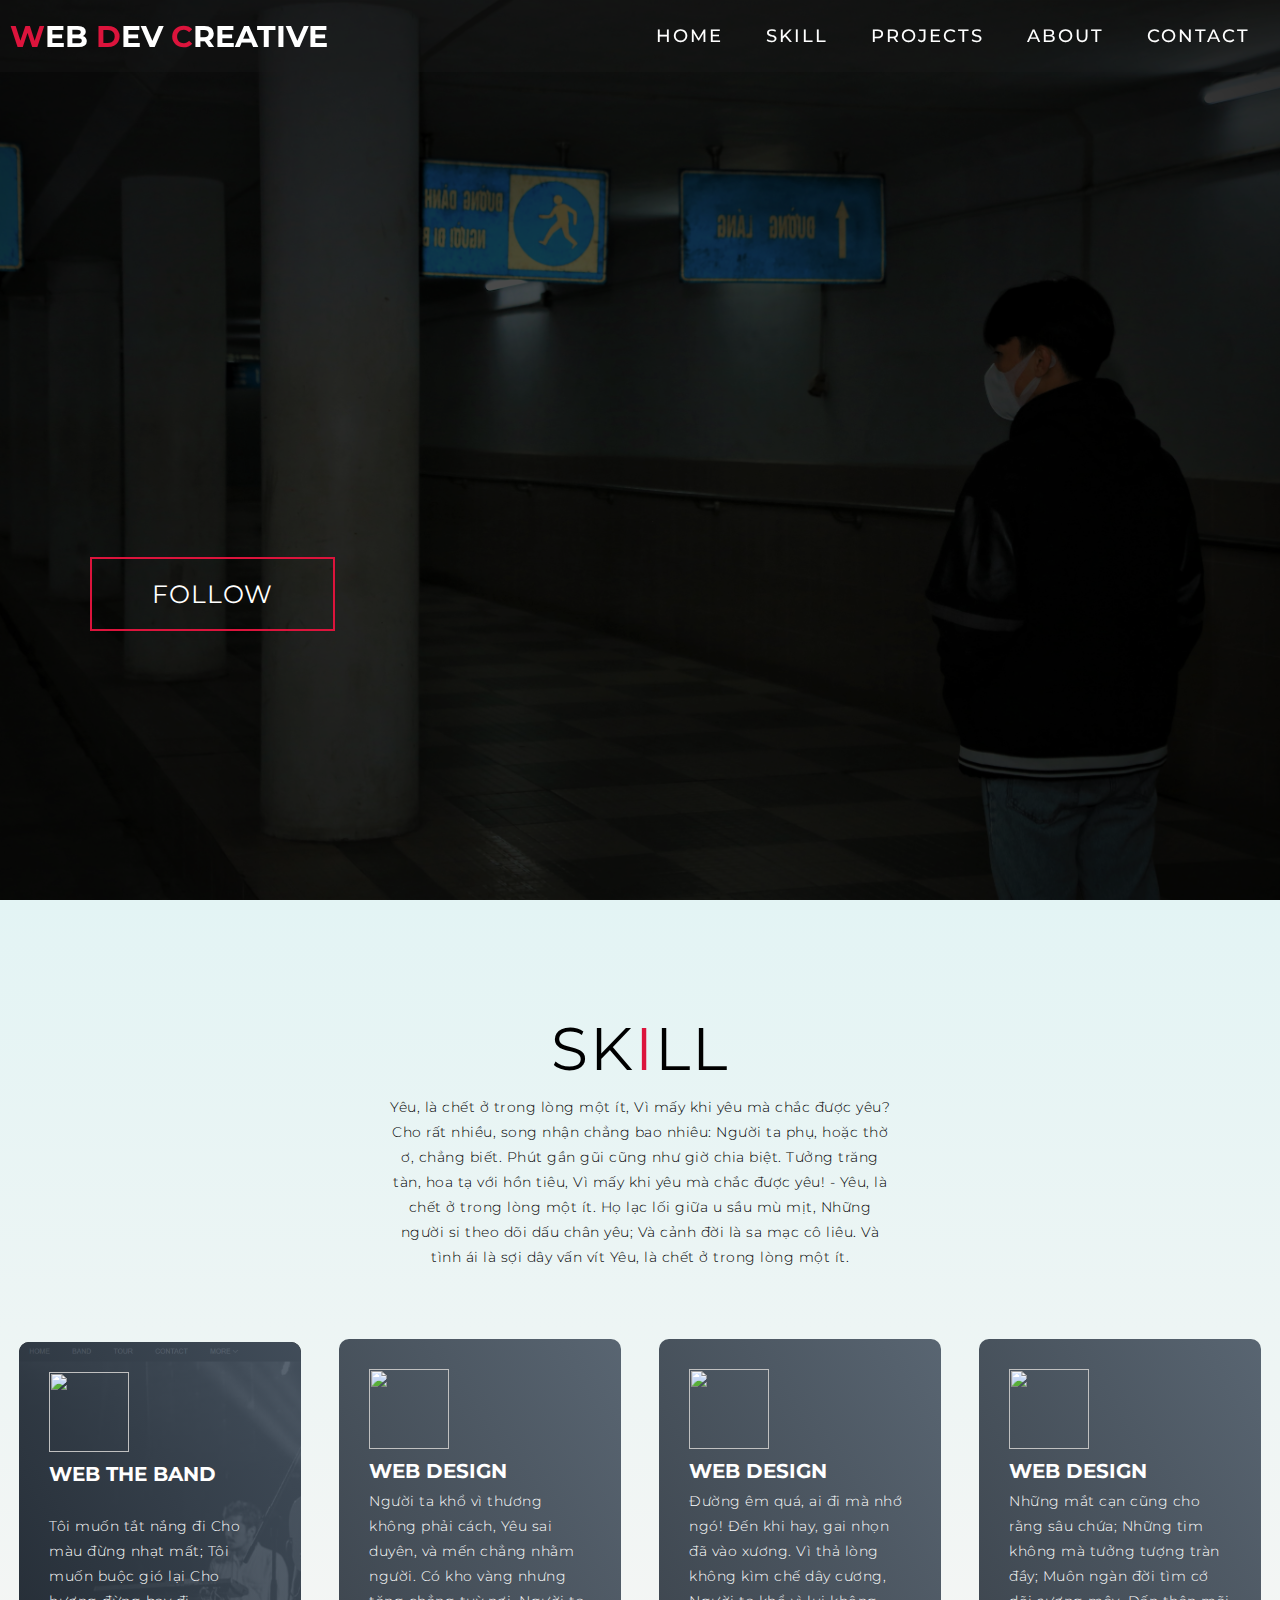
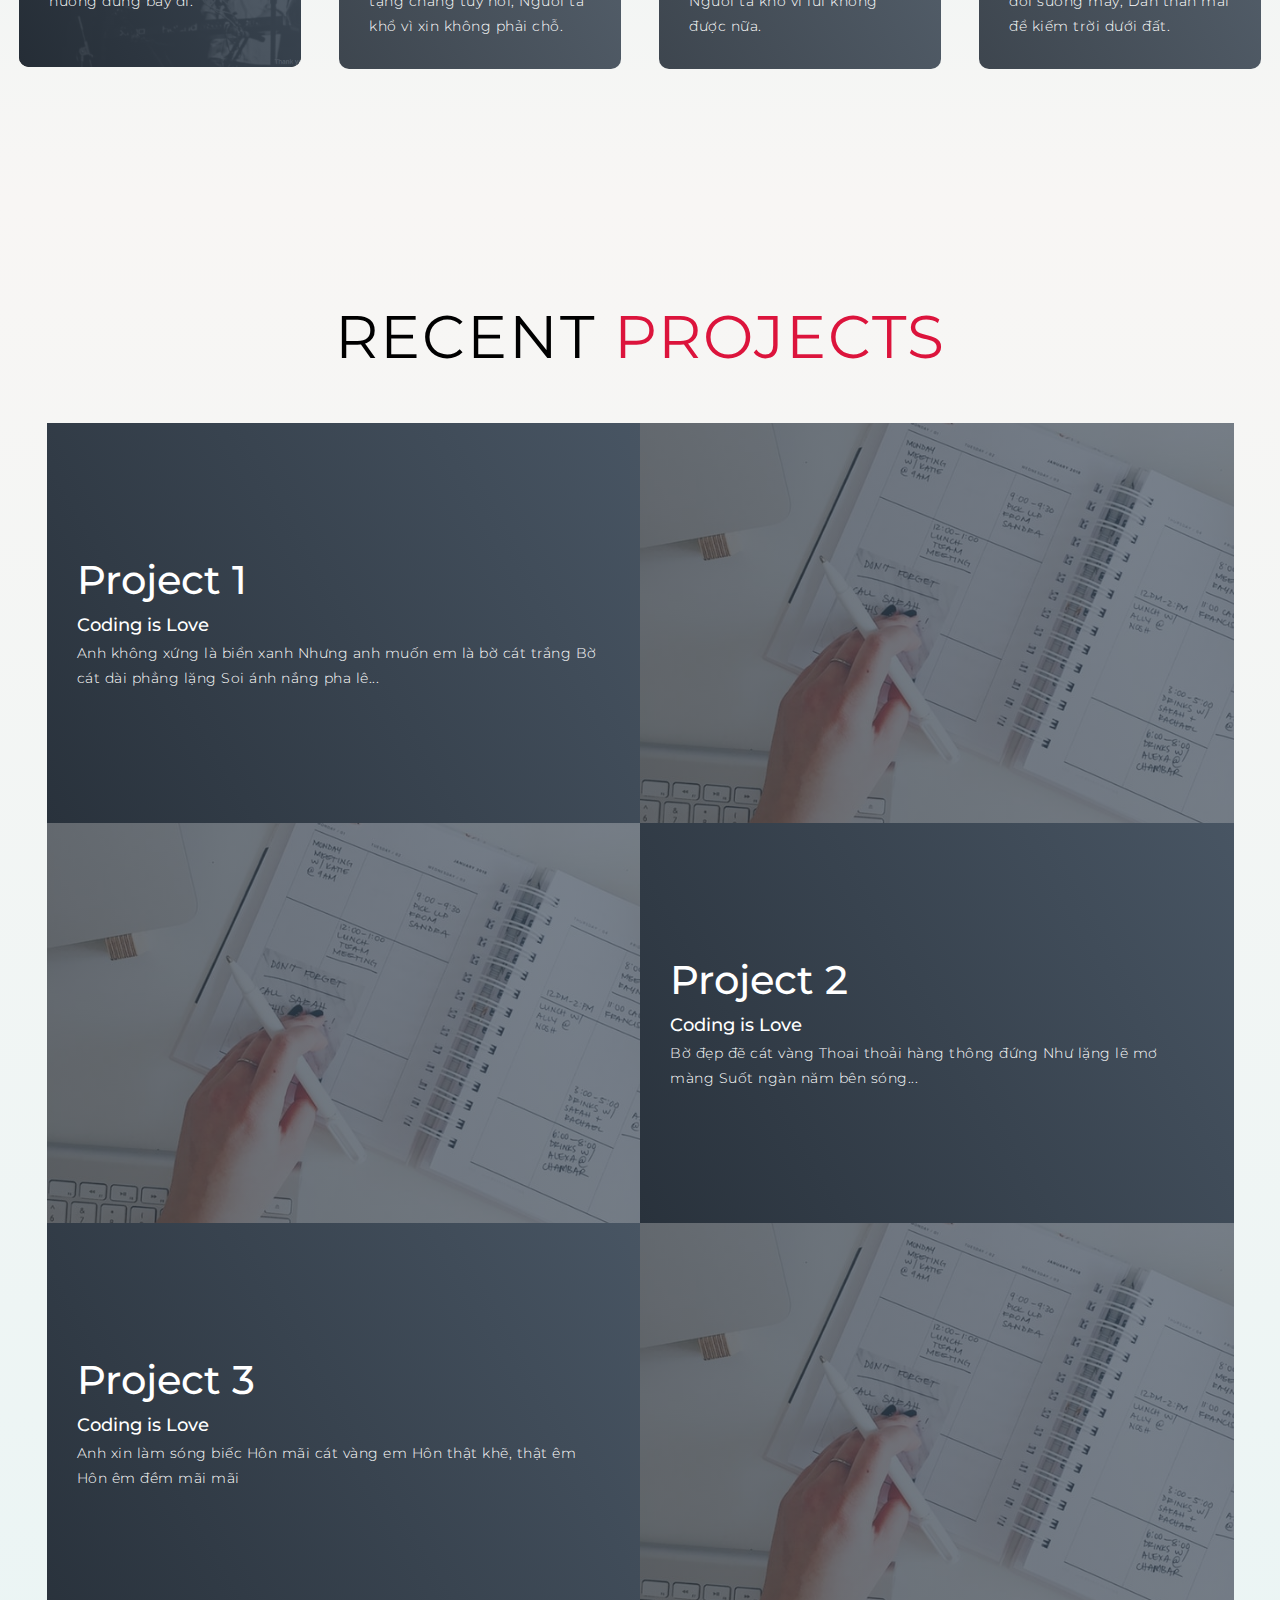
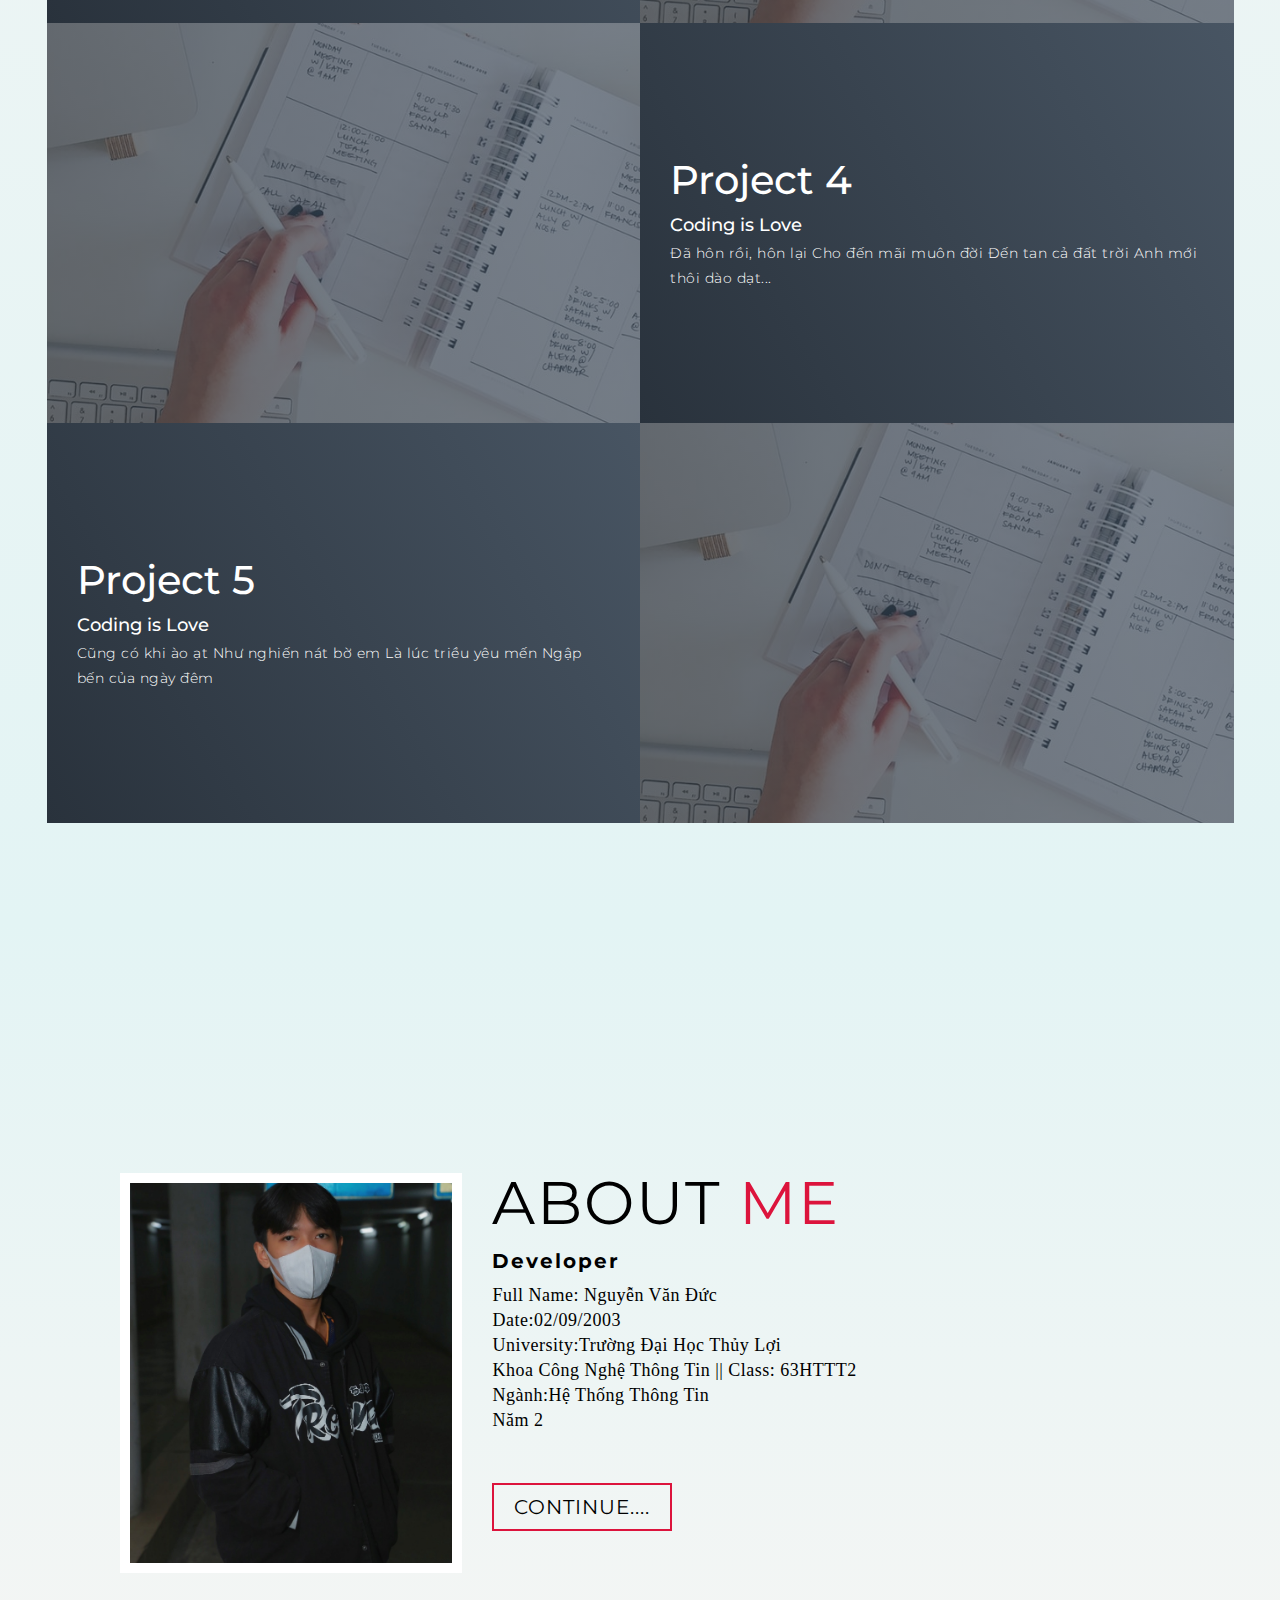
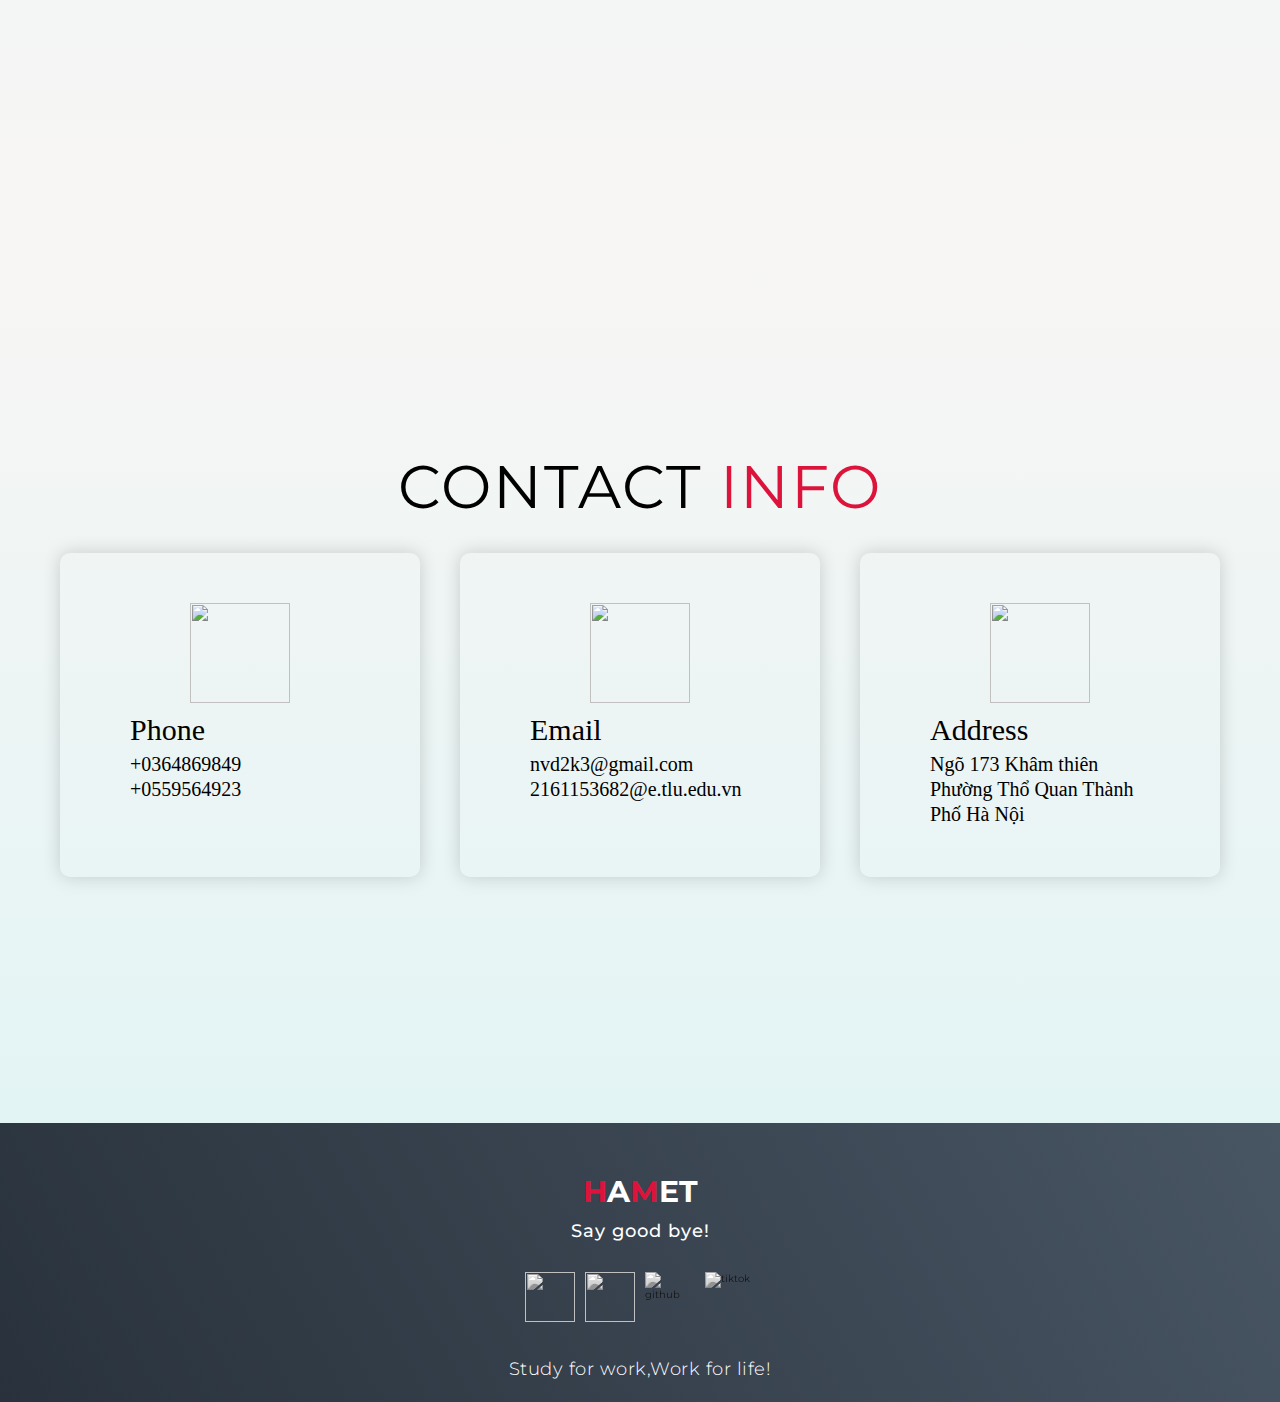
==== commit ea461b1f: "update 25-5" ====
--- a/index.html
+++ b/index.html
@@ -7,6 +7,7 @@
   <link rel="icon" href="./img/profile.png" type="image/x-icon" />
   <link rel="stylesheet" href="style.css">
   <title>My Website</title>
+  <script src=""></script>
 </head>
 
 <body>
@@ -15,8 +16,8 @@
     <div class="header container">
       <div class="nav-bar">
         <div class="brand">
-          <a href="#hero">
-            <h1><span>H</span>a <span>M</span>et</h1>
+          <a href="login.html">
+            <h1><span>W</span>eb <span>D</span>ev <span>C</span>reative</h1>
           </a>
         </div>
         <div class="nav-list">
--- a/style.css
+++ b/style.css
@@ -614,7 +614,7 @@
 /* End Keyframes */
 
 /* Media Query For Tablet */
-@media only screen and (min-width: 768px) {
+@media all and (min-width: 768px) {
 	.cta {
 		font-size: 2.5rem;
 		padding: 20px 60px;
@@ -622,7 +622,6 @@
 	h1.section-title {
 		font-size: 6rem;
 	}
-
 	/* Hero */
 	#hero h1 {
 		font-size: 7rem;
